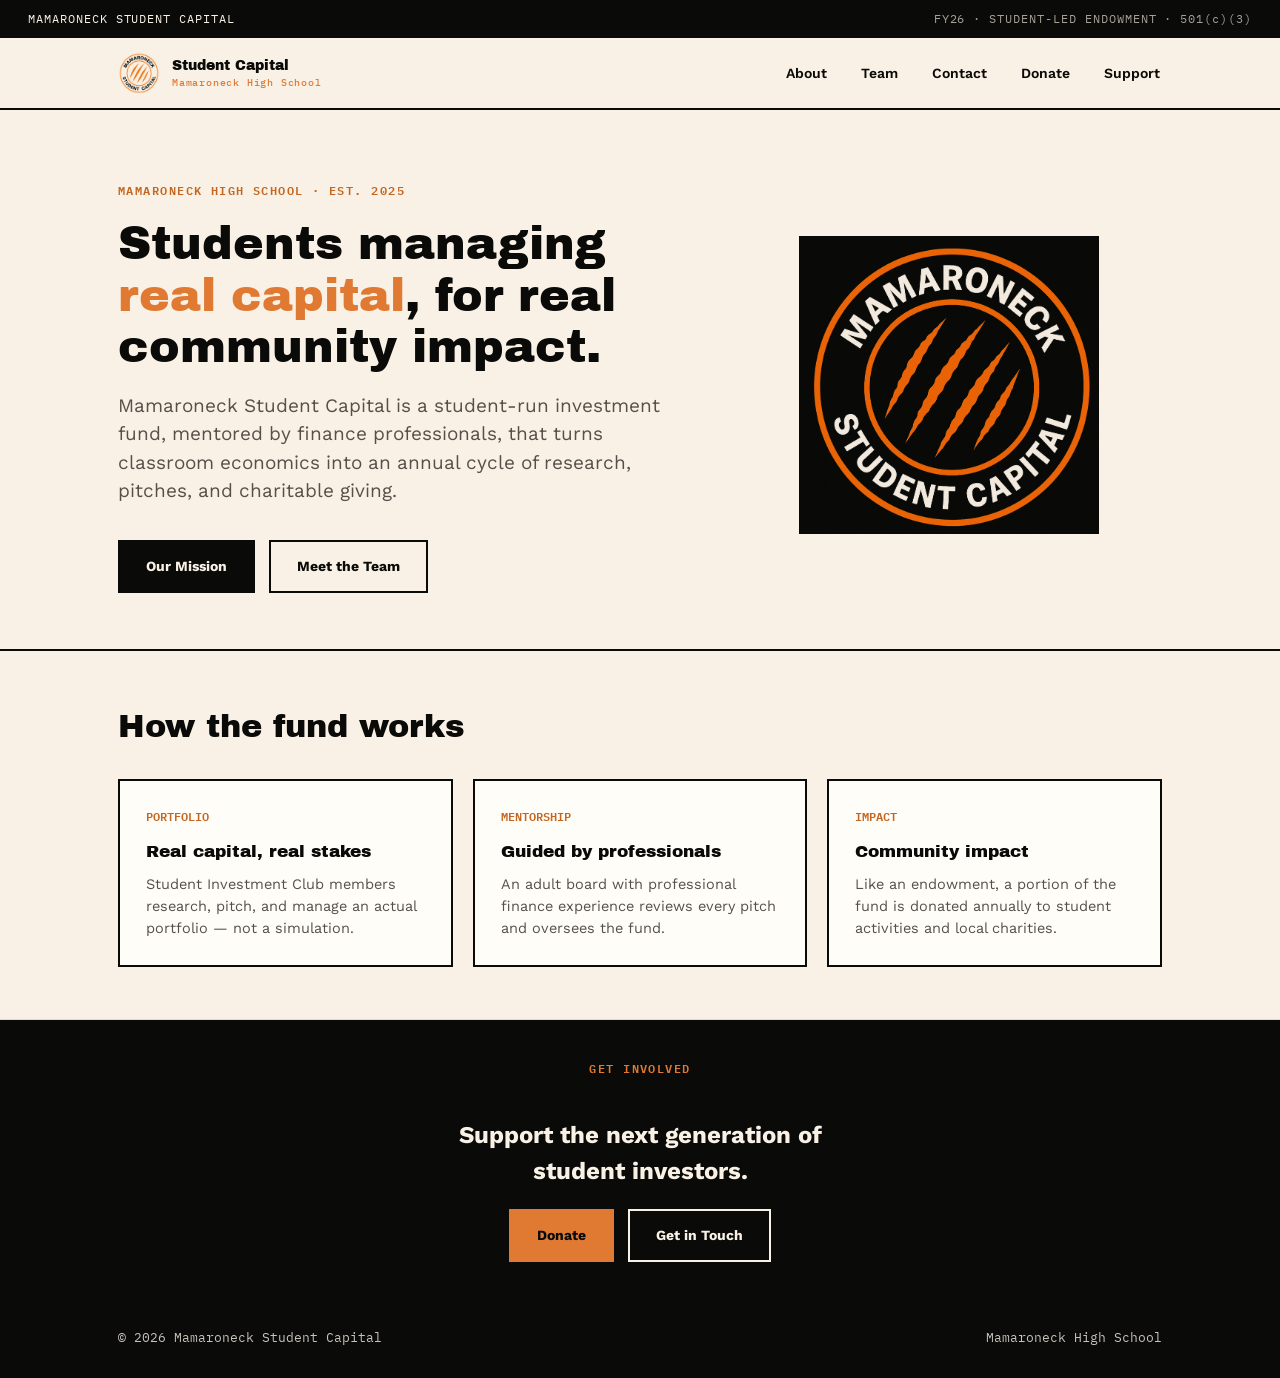
==== index.html @ 745a325e "Fix dead space on homepage hero and CTA banner Hero: replaced the barely-visible 12%-opacity claw ac" ====
<!DOCTYPE html>
<html lang="en">
<head>
<meta charset="UTF-8" />
<meta name="viewport" content="width=device-width, initial-scale=1.0" />
<title>Mamaroneck Student Capital</title>
<meta name="description" content="A student-run investment fund at Mamaroneck High School, mentored by finance professionals, supporting the school and the local community." />
<link rel="icon" href="assets/img/logo/logo-black.png" />
<link rel="preconnect" href="https://fonts.googleapis.com" />
<link rel="preconnect" href="https://fonts.gstatic.com" crossorigin />
<link href="https://fonts.googleapis.com/css2?family=Archivo+Black&family=Work+Sans:wght@400;500;600;700&family=IBM+Plex+Mono:wght@500&display=swap" rel="stylesheet" />
<link rel="stylesheet" href="css/styles.css?v=1" />
</head>
<body>

<header class="site-header">
  <div class="ticker-band"><span>MAMARONECK STUDENT CAPITAL</span><span>FY26 &middot; STUDENT-LED ENDOWMENT &middot; 501(c)(3)</span></div>
  <nav class="nav">
    <a href="index.html" class="nav-brand">
      <img src="assets/img/logo/logo-cream.png" alt="MSC logo" />
      <span class="wordmark">Student Capital<small>Mamaroneck High School</small></span>
    </a>
    <ul class="nav-links" id="navLinks">
      <li><a href="about.html">About</a></li>
      <li><a href="team.html">Team</a></li>
      <li><a href="contact.html">Contact</a></li>
      <li><a href="donate.html">Donate</a></li>
      <li><a href="support.html">Support</a></li>
    </ul>
    <button class="nav-toggle" id="navToggle" aria-label="Toggle menu">
      <span></span><span></span><span></span>
    </button>
  </nav>
</header>

<main>

  <section class="hero">
    <div class="wrap hero-inner">
      <div class="hero-copy">
        <span class="eyebrow">Mamaroneck High School &middot; Est. 2025</span>
        <h1>Students managing <span class="hl">real capital</span>, for real community impact.</h1>
        <p class="lede">Mamaroneck Student Capital is a student-run investment fund, mentored by finance professionals, that turns classroom economics into an annual cycle of research, pitches, and charitable giving.</p>
        <div class="hero-actions">
          <a href="about.html" class="btn btn--primary">Our Mission</a>
          <a href="team.html" class="btn btn--outline">Meet the Team</a>
        </div>
      </div>
      <div class="hero-mark" aria-hidden="true">
        <img src="assets/img/logo/logo-black.png" alt="" />
      </div>
    </div>
  </section>

  <section class="section">
    <div class="wrap">
      <h2>How the fund works</h2>
      <div class="highlights">
        <div class="highlight-card">
          <span class="no">PORTFOLIO</span>
          <h3>Real capital, real stakes</h3>
          <p>Student Investment Club members research, pitch, and manage an actual portfolio &mdash; not a simulation.</p>
        </div>
        <div class="highlight-card">
          <span class="no">MENTORSHIP</span>
          <h3>Guided by professionals</h3>
          <p>An adult board with professional finance experience reviews every pitch and oversees the fund.</p>
        </div>
        <div class="highlight-card">
          <span class="no">IMPACT</span>
          <h3>Community impact</h3>
          <p>Like an endowment, a portion of the fund is donated annually to student activities and local charities.</p>
        </div>
      </div>
    </div>
  </section>

  <section class="section--dark">
    <div class="wrap" style="padding:36px 0; text-align:center;">
      <span class="eyebrow">Get involved</span>
      <h2 style="max-width:26ch; margin-left:auto; margin-right:auto;">Support the next generation of student investors.</h2>
      <div class="hero-actions" style="margin-top:18px; justify-content:center;">
        <a href="donate.html" class="btn" style="background:var(--orange); border-color:var(--orange); color:var(--ink);">Donate</a>
        <a href="contact.html" class="btn" style="border-color:var(--cream); color:var(--cream);">Get in Touch</a>
      </div>
    </div>
  </section>

</main>

<footer class="site-footer">
  <div class="wrap footer-row">
    <span>&copy; <span id="year"></span> Mamaroneck Student Capital</span>
    <span>Mamaroneck High School</span>
  </div>
</footer>

<script src="js/data.js?v=1"></script>
<script src="js/main.js?v=1"></script>
</body>
</html>
---- css/styles.css ----
/* Mamaroneck Student Capital — design system
   Palette sampled from the club's own logo (claw-mark mark). */

:root {
  --cream: #F9F1E5;
  --paper: #FFFDF8;
  --ink: #0A0A08;
  --ink-soft: #55504A;
  --orange: #E07A33;
  --orange-dark: #C4661F;
  --rule: #E3D9C8;

  --font-display: 'Archivo Black', sans-serif;
  --font-body: 'Work Sans', sans-serif;
  --font-mono: 'IBM Plex Mono', monospace;

  --wrap: 1100px;
}

* { box-sizing: border-box; }

html { scroll-behavior: smooth; }

body {
  margin: 0;
  background: var(--cream);
  color: var(--ink);
  font-family: var(--font-body);
  line-height: 1.5;
  -webkit-font-smoothing: antialiased;
}

img { max-width: 100%; display: block; }

a { color: inherit; }

.wrap {
  max-width: var(--wrap);
  margin: 0 auto;
  padding: 0 28px;
}
.wrap--narrow { max-width: 760px; }

:focus-visible {
  outline: 3px solid var(--orange);
  outline-offset: 2px;
}

@media (prefers-reduced-motion: reduce) {
  * { animation-duration: 0.001ms !important; transition-duration: 0.001ms !important; }
}

/* ---------- Ticker band ---------- */
.ticker-band {
  background: var(--ink);
  color: var(--cream);
  font-family: var(--font-mono);
  font-size: 12px;
  letter-spacing: 0.08em;
  padding: 10px 28px;
  display: flex;
  justify-content: space-between;
  gap: 16px;
}

@media (max-width: 640px) {
  .ticker-band {
    flex-direction: column;
    gap: 4px;
    font-size: 10.5px;
    padding: 10px 20px;
  }
}
.ticker-band span:last-child { opacity: 0.65; }

/* ---------- Header / nav ---------- */
.site-header {
  border-bottom: 2px solid var(--ink);
  background: var(--cream);
  position: sticky;
  top: 0;
  z-index: 50;
}
.nav {
  max-width: var(--wrap);
  margin: 0 auto;
  padding: 14px 28px;
  display: flex;
  align-items: center;
  justify-content: space-between;
}
.nav-brand {
  display: flex;
  align-items: center;
  gap: 12px;
  text-decoration: none;
  color: var(--ink);
}
.nav-brand img {
  height: 42px;
  width: 42px;
  border-radius: 50%;
}
.nav-brand .wordmark {
  font-family: var(--font-display);
  font-size: 14px;
  line-height: 1.25;
}
.nav-brand .wordmark small {
  display: block;
  font-family: var(--font-mono);
  font-weight: 500;
  font-size: 10px;
  letter-spacing: 0.08em;
  color: var(--orange);
  margin-top: 2px;
}
.nav-links {
  list-style: none;
  display: flex;
  gap: 30px;
  margin: 0;
  padding: 0;
}
.nav-links a {
  text-decoration: none;
  font-weight: 600;
  font-size: 14px;
  color: var(--ink);
  padding: 4px 2px;
  border-bottom: 2px solid transparent;
}
.nav-links a:hover,
.nav-links a.is-active {
  border-bottom-color: var(--orange);
}
.nav-toggle {
  display: none;
  flex-direction: column;
  gap: 5px;
  background: none;
  border: none;
  cursor: pointer;
  padding: 6px;
}
.nav-toggle span {
  width: 24px;
  height: 2px;
  background: var(--ink);
}

@media (max-width: 780px) {
  .nav-links {
    position: absolute;
    top: 100%;
    left: 0;
    right: 0;
    background: var(--cream);
    border-bottom: 2px solid var(--ink);
    flex-direction: column;
    gap: 0;
    display: none;
  }
  .nav-links.is-open { display: flex; }
  .nav-links li { border-top: 1px solid var(--rule); }
  .nav-links a { display: block; padding: 16px 28px; }
  .nav-toggle { display: flex; }
}

/* ---------- Buttons ---------- */
.btn {
  display: inline-block;
  font-family: var(--font-body);
  font-weight: 700;
  font-size: 14px;
  padding: 14px 26px;
  border: 2px solid var(--ink);
  text-decoration: none;
  cursor: pointer;
  background: transparent;
  color: var(--ink);
}
.btn--primary { background: var(--ink); color: var(--cream); }
.btn--primary:hover { background: var(--orange-dark); border-color: var(--orange-dark); }
.btn--outline:hover { background: var(--ink); color: var(--cream); }

/* ---------- Hero ---------- */
.hero {
  position: relative;
  overflow: hidden;
  border-bottom: 2px solid var(--ink);
  padding: 68px 0 56px;
}
.hero-inner {
  display: grid;
  grid-template-columns: 1.15fr 0.85fr;
  gap: 40px;
  align-items: center;
  position: relative;
  z-index: 1;
}
.hero-mark { display: flex; justify-content: center; }
.hero-mark img {
  width: 100%;
  max-width: 300px;
}

@media (max-width: 860px) {
  .hero-inner { grid-template-columns: 1fr; }
  .hero-mark { display: none; }
}
.eyebrow {
  font-family: var(--font-mono);
  font-size: 12px;
  font-weight: 600;
  letter-spacing: 0.12em;
  text-transform: uppercase;
  color: var(--orange-dark);
  display: inline-block;
  margin-bottom: 20px;
}
.hero h1 {
  font-family: var(--font-display);
  font-weight: 400;
  font-size: clamp(28px, 3.6vw, 46px);
  line-height: 1.12;
  max-width: 34ch;
  margin: 0 0 18px;
}
.hero h1 .hl { color: var(--orange); }
.hero .lede {
  font-size: 19px;
  max-width: 50ch;
  color: var(--ink-soft);
  margin: 0 0 34px;
}
.hero-actions { display: flex; gap: 14px; flex-wrap: wrap; }

/* ---------- Sections ---------- */
.section { padding: 52px 0; border-bottom: 1px solid var(--rule); }
.section:last-of-type { border-bottom: none; }
.section--dark { background: var(--ink); color: var(--cream); border-bottom: none; }
.section--dark .eyebrow { color: var(--orange); }
.section h2 {
  font-family: var(--font-display);
  font-weight: 400;
  font-size: clamp(24px, 3vw, 32px);
  margin: 0 0 28px;
}
.section .section-lede {
  font-size: 17px;
  color: var(--ink-soft);
  max-width: 62ch;
  margin: -12px 0 32px;
}
.section--dark .section-lede { color: #d8d2c8; }

.prose p { font-size: 16.5px; line-height: 1.7; color: var(--ink-soft); max-width: 68ch; }
.prose p + p { margin-top: 18px; }

.callout {
  border-left: 3px solid var(--orange);
  padding: 4px 0 4px 20px;
  font-size: 14.5px;
  color: var(--ink-soft);
  max-width: 62ch;
  margin-top: 28px;
}

/* Page header banner (non-home pages) */
.page-header {
  padding: 36px 0 28px;
  border-bottom: 1px solid var(--rule);
}
.page-header .eyebrow { margin-bottom: 8px; }
.page-header h1 {
  font-family: var(--font-display);
  font-weight: 400;
  font-size: clamp(22px, 2.4vw, 30px);
  white-space: nowrap;
  margin: 0 0 10px;
}

@media (max-width: 640px) {
  .page-header h1 { white-space: normal; }
}
.page-header p { font-size: 17px; color: var(--ink-soft); max-width: 60ch; margin: 0; }

/* ---------- Highlight cards (home) ---------- */
.highlights {
  display: grid;
  grid-template-columns: repeat(3, 1fr);
  gap: 20px;
}
.highlight-card {
  border: 2px solid var(--ink);
  background: var(--paper);
  padding: 26px;
}
.highlight-card .no {
  font-family: var(--font-mono);
  font-size: 12px;
  color: var(--orange-dark);
  font-weight: 600;
  margin-bottom: 14px;
  display: block;
}
.highlight-card h3 { font-family: var(--font-display); font-weight: 400; font-size: 17px; margin: 0 0 10px; }
.highlight-card p { font-size: 14.5px; color: var(--ink-soft); margin: 0; }

@media (max-width: 780px) {
  .highlights { grid-template-columns: 1fr; }
}

/* ---------- Annual cycle diagram (signature element) ---------- */
.cycle-wrap { display: flex; justify-content: center; padding: 10px 0 4px; }
.cycle-wrap svg { width: 100%; max-width: 520px; height: auto; }
.cycle-label { font-family: var(--font-mono); font-size: 11px; letter-spacing: 0.05em; fill: var(--ink); }
.cycle-title { font-family: var(--font-display); font-size: 14px; font-weight: 400; fill: var(--ink); }
.cycle-sub { font-family: var(--font-mono); font-size: 10px; fill: var(--ink-soft); }

.timeline-detail {
  display: grid;
  grid-template-columns: repeat(3, 1fr);
  gap: 24px;
  margin-top: 44px;
}
.timeline-phase {
  border-top: 3px solid var(--orange);
  padding-top: 18px;
}
.timeline-phase .no {
  font-family: var(--font-mono);
  font-size: 12px;
  color: var(--orange-dark);
  font-weight: 600;
}
.timeline-phase h3 {
  font-family: var(--font-display);
  font-weight: 400;
  font-size: 18px;
  margin: 8px 0 14px;
}
.timeline-phase ul { margin: 0; padding-left: 18px; }
.timeline-phase li {
  font-size: 14.5px;
  color: var(--ink-soft);
  margin-bottom: 8px;
  line-height: 1.5;
}

@media (max-width: 780px) {
  .timeline-detail { grid-template-columns: 1fr; }
}

/* ---------- Team ---------- */
.advisor-card {
  display: grid;
  grid-template-columns: auto 1fr;
  gap: 28px;
  border: 2px solid var(--ink);
  background: var(--paper);
  padding: 30px;
  align-items: start;
}
.advisor-card .avatar {
  width: 84px;
  height: 84px;
  border-radius: 50%;
  background: var(--ink);
  color: var(--cream);
  display: flex;
  align-items: center;
  justify-content: center;
  font-family: var(--font-display);
  font-size: 24px;
}
.advisor-card h3 { font-family: var(--font-display); font-weight: 400; font-size: 20px; margin: 0 0 4px; }
.advisor-card .role { font-family: var(--font-mono); font-size: 12px; color: var(--orange-dark); font-weight: 600; margin-bottom: 14px; }
.advisor-card p { font-size: 15px; color: var(--ink-soft); line-height: 1.65; margin: 0; }
.advisor-card .email { margin-top: 14px; font-size: 14px; }
.advisor-card .email a { color: var(--orange-dark); font-weight: 600; text-decoration: none; }

@media (max-width: 600px) {
  .advisor-card { grid-template-columns: 1fr; }
}

.group-label {
  font-family: var(--font-mono);
  font-size: 12px;
  letter-spacing: 0.08em;
  text-transform: uppercase;
  color: var(--orange-dark);
  font-weight: 600;
  margin: 0 0 16px;
}

/* ---------- Org chart ---------- */
.org-chart {
  display: flex;
  flex-direction: column;
  align-items: center;
  padding: 10px 0 20px;
}
.org-tier {
  display: flex;
  justify-content: center;
  gap: 26px;
  flex-wrap: wrap;
  width: fit-content;
  max-width: 100%;
  margin: 0 auto;
  position: relative;
}
.org-tier--trunk { padding-bottom: 36px; }
.org-tier--trunk::after {
  content: "";
  position: absolute;
  bottom: 0;
  left: 50%;
  width: 2px;
  height: 36px;
  background: var(--ink);
  transform: translateX(-1px);
}
.org-tier--branch { border-top: 2px solid var(--ink); padding-top: 36px; }
.org-tier--branch .org-node { position: relative; }
.org-tier--branch .org-node::before {
  content: "";
  position: absolute;
  top: -36px;
  left: 50%;
  width: 2px;
  height: 36px;
  background: var(--ink);
  transform: translateX(-1px);
}

.org-node {
  border: 2px solid var(--ink);
  background: var(--paper);
  padding: 18px 16px;
  width: 168px;
  text-align: center;
}
.org-node--advisor { width: 184px; }
.org-node--group { width: 200px; text-align: left; }

.org-avatar {
  width: 68px;
  height: 68px;
  border-radius: 50%;
  background: var(--ink);
  color: var(--cream);
  display: flex;
  align-items: center;
  justify-content: center;
  font-family: var(--font-display);
  font-size: 18px;
  overflow: hidden;
  margin: 0 auto 12px;
}
.org-node--group .org-avatar { display: none; }
.org-avatar img { width: 100%; height: 100%; object-fit: cover; }

.org-node h4 { font-family: var(--font-display); font-weight: 400; font-size: 15px; margin: 0 0 5px; }
.org-role {
  font-family: var(--font-mono);
  font-size: 11px;
  color: var(--orange-dark);
  font-weight: 600;
  text-transform: uppercase;
  letter-spacing: 0.04em;
}
.org-node--group .org-role { display: block; margin-bottom: 10px; }

.org-member-list { list-style: none; margin: 0; padding: 0; }
.org-member-list li {
  font-size: 13.5px;
  padding: 5px 0;
  border-top: 1px solid var(--rule);
}
.org-member-list li:first-child { border-top: none; }

@media (max-width: 700px) {
  .org-tier,
  .org-tier--branch,
  .org-tier--trunk {
    flex-direction: column;
    align-items: center;
    border-top: none;
    padding-top: 0;
    padding-bottom: 20px;
    gap: 20px;
  }
  .org-tier--trunk::after,
  .org-tier--branch .org-node::before {
    display: none;
  }
  .org-node,
  .org-node--advisor,
  .org-node--group {
    width: 100%;
    max-width: 280px;
  }
}

.member-list {
  columns: 3;
  column-gap: 32px;
  list-style: none;
  margin: 0;
  padding: 0;
}
.member-list li {
  font-size: 14.5px;
  padding: 9px 0;
  border-bottom: 1px solid var(--rule);
  break-inside: avoid;
}

@media (max-width: 780px) {
  .member-list { columns: 2; }
}
@media (max-width: 480px) {
  .member-list { columns: 1; }
}

.roster-note {
  font-family: var(--font-mono);
  font-size: 12px;
  color: var(--ink-soft);
  margin-top: 20px;
}

/* ---------- Donate placeholder ---------- */
.donate-box {
  border: 2px dashed var(--orange-dark);
  background: var(--paper);
  padding: 34px;
  text-align: left;
  max-width: 560px;
}
.donate-box .tag {
  font-family: var(--font-mono);
  font-size: 11px;
  letter-spacing: 0.08em;
  text-transform: uppercase;
  color: var(--orange-dark);
  font-weight: 600;
  display: block;
  margin-bottom: 12px;
}
.donate-box h3 { font-family: var(--font-display); font-weight: 400; font-size: 19px; margin: 0 0 12px; }
.donate-box p { font-size: 15px; color: var(--ink-soft); margin: 0 0 20px; }

/* ---------- Contact ---------- */
.contact-block {
  border: 2px solid var(--ink);
  background: var(--paper);
  padding: 30px;
  max-width: 480px;
}
.contact-block .label {
  font-family: var(--font-mono);
  font-size: 11px;
  letter-spacing: 0.08em;
  text-transform: uppercase;
  color: var(--orange-dark);
  font-weight: 600;
}
.contact-block .value {
  font-family: var(--font-display);
  font-weight: 400;
  font-size: 19px;
  margin: 8px 0 22px;
  word-break: break-word;
}
.contact-block .value a { text-decoration: none; color: var(--ink); }
.contact-block .value a:hover { color: var(--orange-dark); }

/* ---------- Footer ---------- */
.site-footer {
  background: var(--ink);
  color: var(--cream);
  padding: 30px 0;
}
.footer-row {
  display: flex;
  justify-content: space-between;
  align-items: center;
  flex-wrap: wrap;
  gap: 10px;
  font-size: 13px;
  font-family: var(--font-mono);
  opacity: 0.8;
}
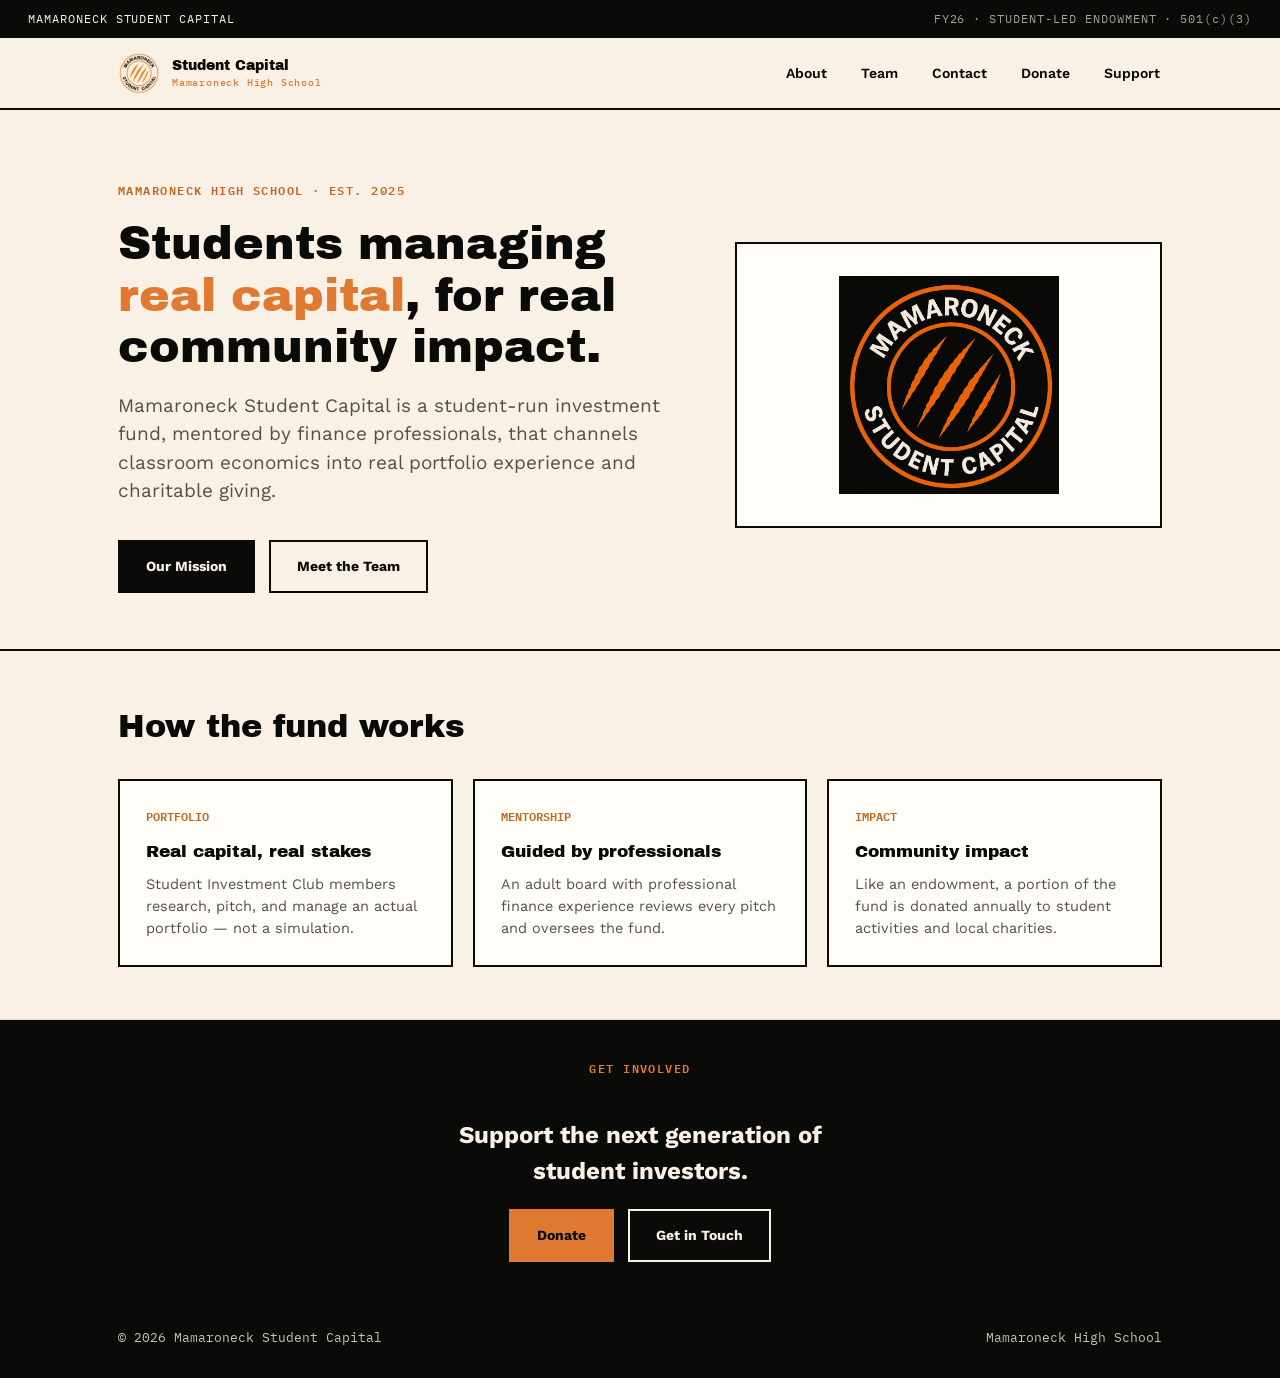
==== commit 6b0ecb62: "Frame hero logo in a card, tighten lede copy Logo: the black circle sat directly on bare cream, read" ====
--- a/index.html
+++ b/index.html
@@ -40,7 +40,7 @@
       <div class="hero-copy">
         <span class="eyebrow">Mamaroneck High School &middot; Est. 2025</span>
         <h1>Students managing <span class="hl">real capital</span>, for real community impact.</h1>
-        <p class="lede">Mamaroneck Student Capital is a student-run investment fund, mentored by finance professionals, that turns classroom economics into an annual cycle of research, pitches, and charitable giving.</p>
+        <p class="lede">Mamaroneck Student Capital is a student-run investment fund, mentored by finance professionals, that channels classroom economics into real portfolio experience and charitable giving.</p>
         <div class="hero-actions">
           <a href="about.html" class="btn btn--primary">Our Mission</a>
           <a href="team.html" class="btn btn--outline">Meet the Team</a>
--- a/css/styles.css
+++ b/css/styles.css
@@ -199,10 +199,17 @@
   position: relative;
   z-index: 1;
 }
-.hero-mark { display: flex; justify-content: center; }
+.hero-mark {
+  display: flex;
+  justify-content: center;
+  align-items: center;
+  border: 2px solid var(--ink);
+  background: var(--paper);
+  padding: 32px;
+}
 .hero-mark img {
   width: 100%;
-  max-width: 300px;
+  max-width: 220px;
 }
 
 @media (max-width: 860px) {
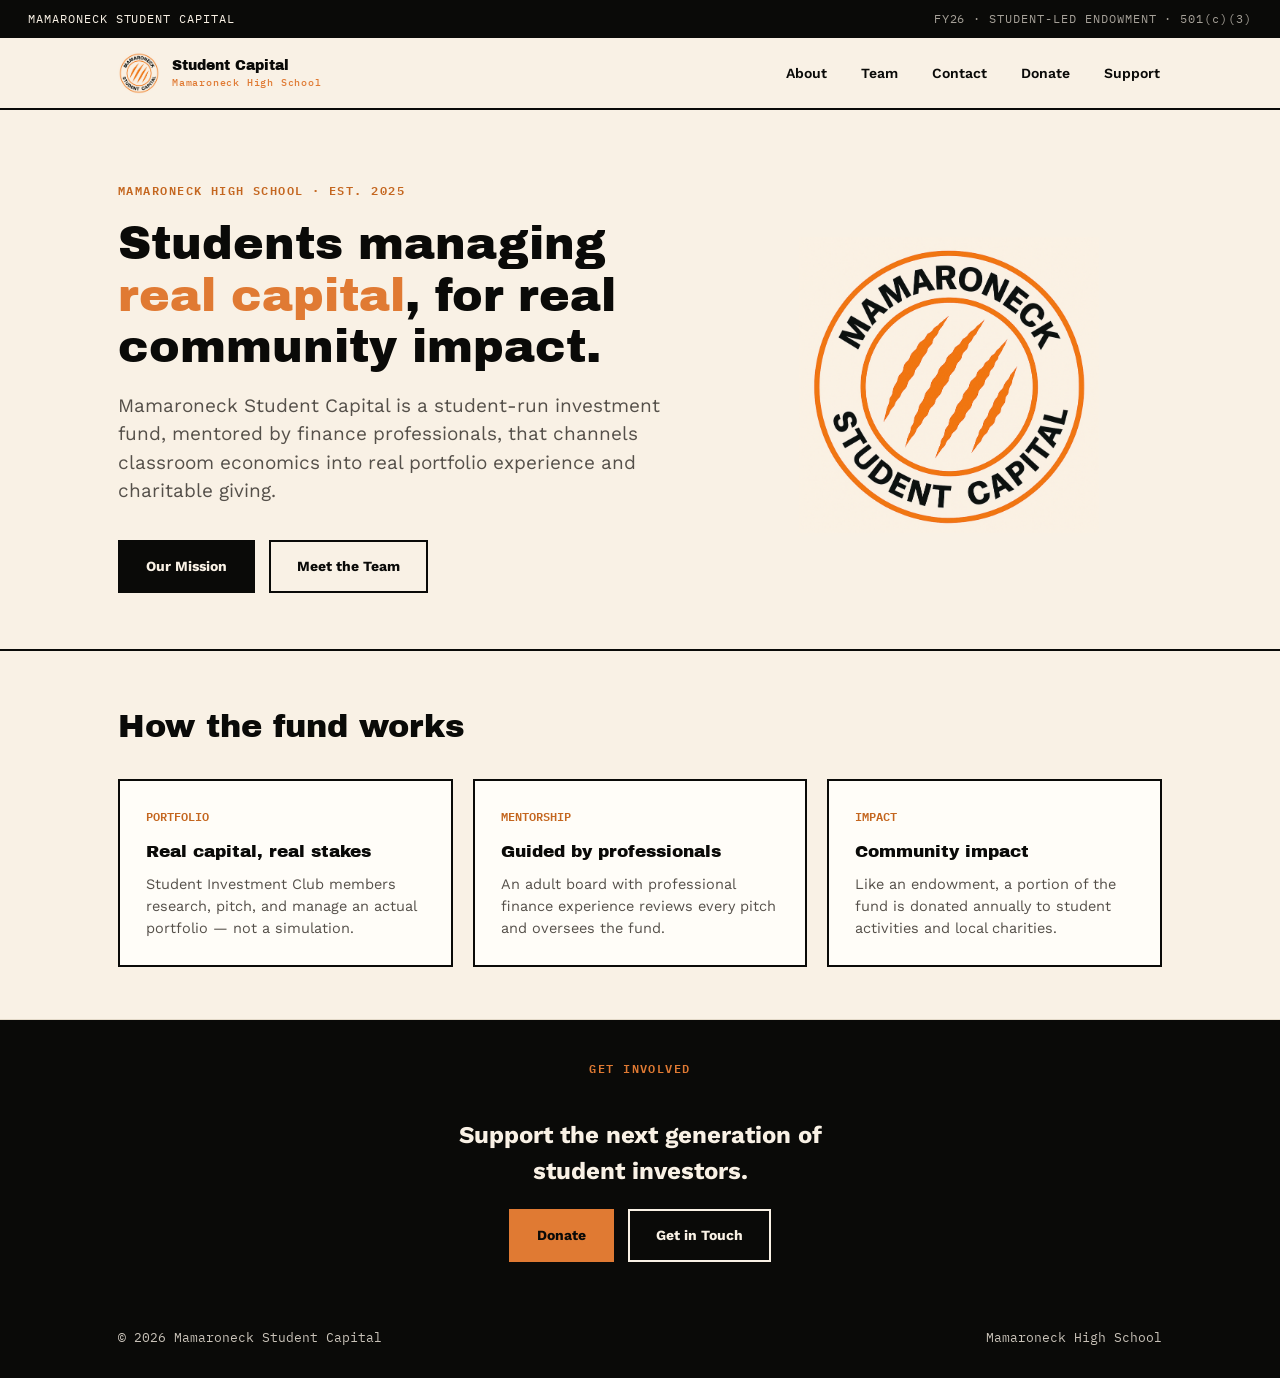
==== commit 2e71bf07: "Swap hero to the cream-background logo, drop the card frame The card-frame approach still had the lo" ====
--- a/index.html
+++ b/index.html
@@ -47,7 +47,7 @@
         </div>
       </div>
       <div class="hero-mark" aria-hidden="true">
-        <img src="assets/img/logo/logo-black.png" alt="" />
+        <img src="assets/img/logo/logo-cream.png" alt="" />
       </div>
     </div>
   </section>
--- a/css/styles.css
+++ b/css/styles.css
@@ -203,13 +203,10 @@
   display: flex;
   justify-content: center;
   align-items: center;
-  border: 2px solid var(--ink);
-  background: var(--paper);
-  padding: 32px;
 }
 .hero-mark img {
   width: 100%;
-  max-width: 220px;
+  max-width: 300px;
 }
 
 @media (max-width: 860px) {
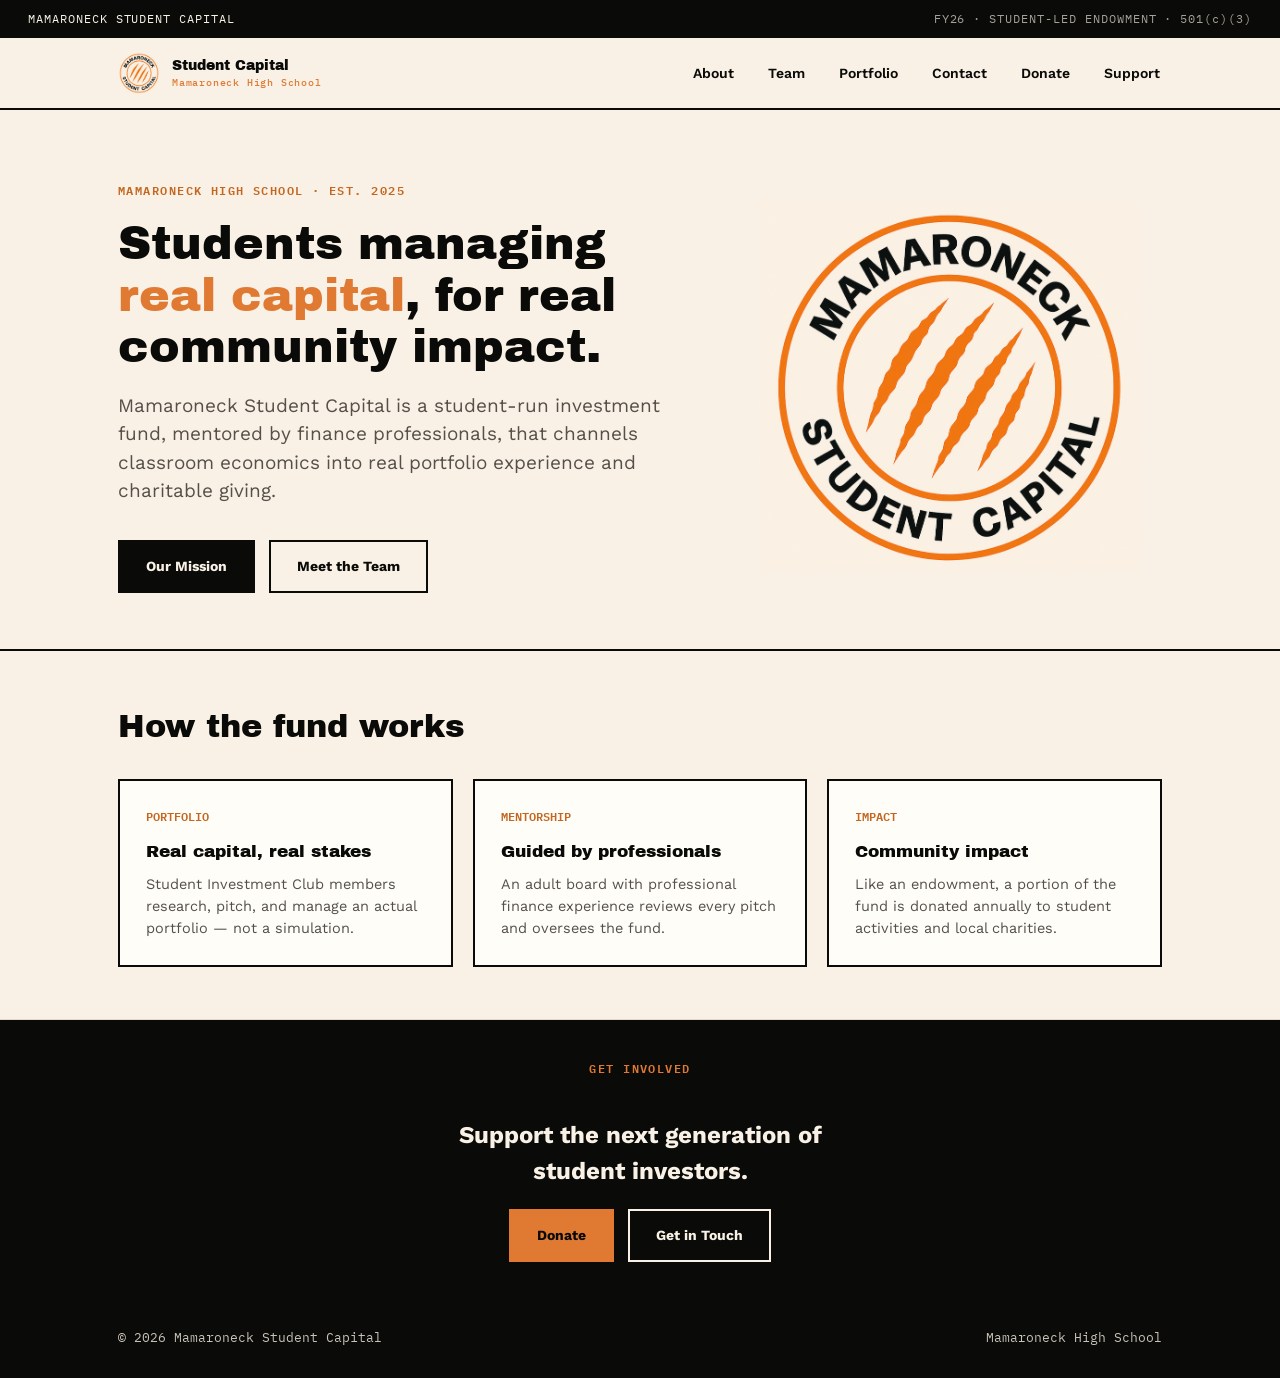
==== commit 7b4f321d: "Add Our Portfolio page: allocation donut, stats, and holdings table New portfolio.html, linked in na" ====
--- a/index.html
+++ b/index.html
@@ -23,6 +23,7 @@
     <ul class="nav-links" id="navLinks">
       <li><a href="about.html">About</a></li>
       <li><a href="team.html">Team</a></li>
+      <li><a href="portfolio.html">Portfolio</a></li>
       <li><a href="contact.html">Contact</a></li>
       <li><a href="donate.html">Donate</a></li>
       <li><a href="support.html">Support</a></li>
--- a/css/styles.css
+++ b/css/styles.css
@@ -9,6 +9,7 @@
   --orange: #E07A33;
   --orange-dark: #C4661F;
   --rule: #E3D9C8;
+  --negative: #A3432D;
 
   --font-display: 'Archivo Black', sans-serif;
   --font-body: 'Work Sans', sans-serif;
@@ -206,7 +207,7 @@
 }
 .hero-mark img {
   width: 100%;
-  max-width: 300px;
+  max-width: 380px;
 }
 
 @media (max-width: 860px) {
@@ -558,12 +559,46 @@
 .donate-box h3 { font-family: var(--font-display); font-weight: 400; font-size: 19px; margin: 0 0 12px; }
 .donate-box p { font-size: 15px; color: var(--ink-soft); margin: 0 0 20px; }
 
+/* ---------- Newsletter ---------- */
+.newsletter-grid {
+  display: grid;
+  grid-template-columns: repeat(3, 1fr);
+  gap: 20px;
+}
+.newsletter-card {
+  border: 2px solid var(--ink);
+  background: var(--paper);
+  padding: 24px;
+}
+.newsletter-card.is-empty {
+  border-style: dashed;
+  border-color: var(--orange-dark);
+}
+.newsletter-card .date {
+  font-family: var(--font-mono);
+  font-size: 12px;
+  font-weight: 600;
+  letter-spacing: 0.06em;
+  text-transform: uppercase;
+  color: var(--orange-dark);
+  display: block;
+  margin-bottom: 12px;
+}
+.newsletter-card.is-empty .date { color: var(--ink-soft); }
+.newsletter-card h3 { font-family: var(--font-display); font-weight: 400; font-size: 17px; margin: 0 0 16px; }
+.newsletter-card .btn { font-size: 13px; padding: 10px 18px; }
+
+@media (max-width: 780px) {
+  .newsletter-grid { grid-template-columns: 1fr; }
+}
+
 /* ---------- Contact ---------- */
 .contact-block {
   border: 2px solid var(--ink);
   background: var(--paper);
   padding: 30px;
   max-width: 480px;
+  margin: 0 auto;
 }
 .contact-block .label {
   font-family: var(--font-mono);
@@ -599,3 +634,112 @@
   font-family: var(--font-mono);
   opacity: 0.8;
 }
+
+/* ---------- Portfolio: summary stats ---------- */
+.stat-grid {
+  display: grid;
+  grid-template-columns: repeat(4, 1fr);
+  gap: 18px;
+}
+.stat-card {
+  border: 2px solid var(--ink);
+  background: var(--paper);
+  padding: 20px;
+}
+.stat-card .stat-label {
+  font-family: var(--font-mono);
+  font-size: 11px;
+  letter-spacing: 0.05em;
+  text-transform: uppercase;
+  color: var(--orange-dark);
+  font-weight: 600;
+  display: block;
+  margin-bottom: 10px;
+}
+.stat-card .stat-value {
+  font-family: var(--font-display);
+  font-weight: 400;
+  font-size: 24px;
+}
+.stat-card .stat-value.is-negative { color: var(--negative); }
+
+@media (max-width: 780px) {
+  .stat-grid { grid-template-columns: 1fr 1fr; }
+}
+@media (max-width: 480px) {
+  .stat-grid { grid-template-columns: 1fr; }
+}
+
+/* ---------- Portfolio: allocation donut ---------- */
+.portfolio-chart-wrap {
+  display: flex;
+  align-items: center;
+  gap: 48px;
+  flex-wrap: wrap;
+}
+.portfolio-donut {
+  position: relative;
+  width: 240px;
+  height: 240px;
+  border-radius: 50%;
+  flex-shrink: 0;
+}
+.portfolio-donut-center {
+  position: absolute;
+  inset: 22%;
+  border-radius: 50%;
+  background: var(--cream);
+  display: flex;
+  flex-direction: column;
+  align-items: center;
+  justify-content: center;
+  text-align: center;
+  padding: 8px;
+}
+.portfolio-donut-center .value { font-family: var(--font-display); font-size: 19px; line-height: 1.1; }
+.portfolio-donut-center .label {
+  font-family: var(--font-mono);
+  font-size: 10px;
+  color: var(--ink-soft);
+  margin-top: 4px;
+}
+
+.portfolio-legend { list-style: none; margin: 0; padding: 0; display: flex; flex-direction: column; gap: 12px; min-width: 220px; }
+.portfolio-legend li { display: flex; align-items: center; gap: 10px; font-size: 15px; }
+.portfolio-legend .swatch { width: 14px; height: 14px; flex-shrink: 0; border-radius: 2px; }
+.portfolio-legend .lbl { flex: 1; }
+.portfolio-legend .amt { color: var(--ink-soft); font-size: 13px; }
+.portfolio-legend .pct { font-family: var(--font-mono); font-size: 13px; font-weight: 600; min-width: 44px; text-align: right; }
+
+/* ---------- Portfolio: holdings table ---------- */
+.table-scroll { overflow-x: auto; }
+.portfolio-table { width: 100%; border-collapse: collapse; font-size: 14.5px; min-width: 620px; }
+.portfolio-table th {
+  text-align: left;
+  font-family: var(--font-mono);
+  font-size: 11px;
+  text-transform: uppercase;
+  letter-spacing: 0.05em;
+  color: var(--ink-soft);
+  font-weight: 600;
+  padding: 10px 14px;
+  border-bottom: 2px solid var(--ink);
+  white-space: nowrap;
+}
+.portfolio-table td {
+  padding: 14px;
+  border-bottom: 1px solid var(--rule);
+  vertical-align: top;
+}
+.portfolio-table .name { font-weight: 600; }
+.portfolio-table .thesis { font-size: 13px; color: var(--ink-soft); margin-top: 4px; }
+.portfolio-table .sector,
+.portfolio-table .entry { color: var(--ink-soft); white-space: nowrap; }
+.portfolio-table .ret {
+  font-family: var(--font-mono);
+  font-weight: 600;
+  text-align: right;
+  white-space: nowrap;
+}
+.portfolio-table .ret.is-negative { color: var(--negative); }
+.portfolio-table .ret.is-positive { color: var(--orange-dark); }
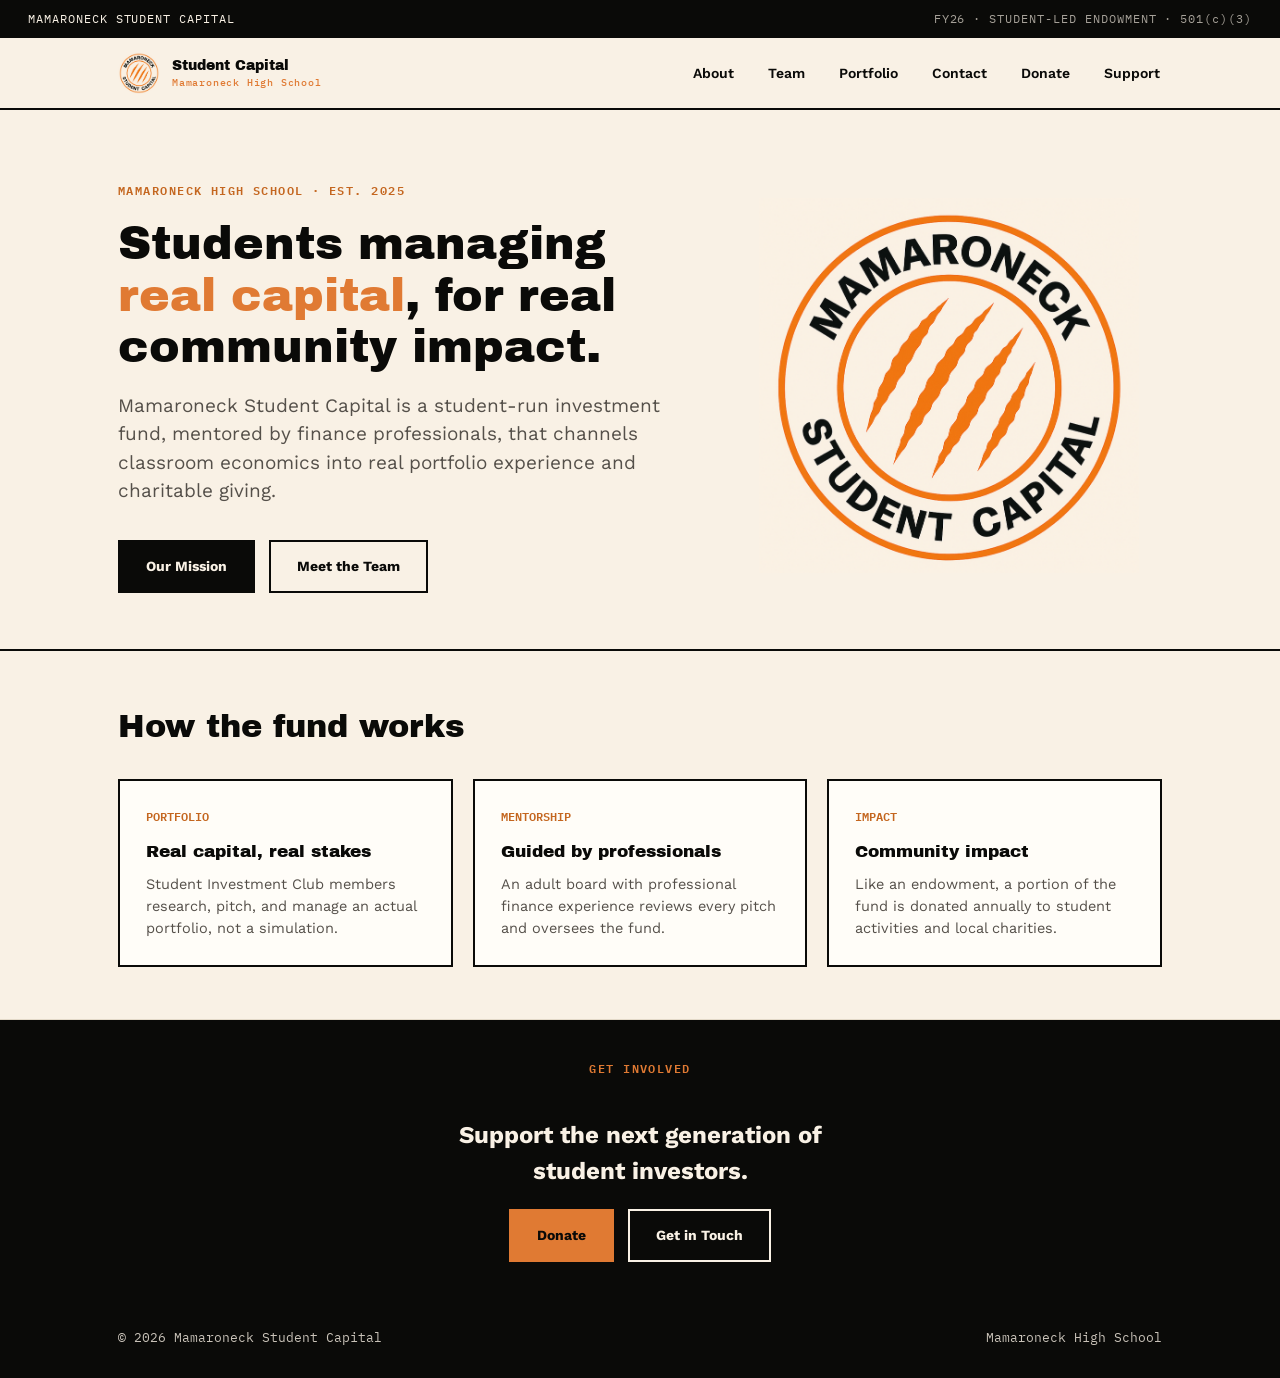
==== commit 4ddd6eb7: "Remove em dash punctuation from visible site copy Rewrote the 4 places using an em dash (&mdash;) as" ====
--- a/index.html
+++ b/index.html
@@ -60,7 +60,7 @@
         <div class="highlight-card">
           <span class="no">PORTFOLIO</span>
           <h3>Real capital, real stakes</h3>
-          <p>Student Investment Club members research, pitch, and manage an actual portfolio &mdash; not a simulation.</p>
+          <p>Student Investment Club members research, pitch, and manage an actual portfolio, not a simulation.</p>
         </div>
         <div class="highlight-card">
           <span class="no">MENTORSHIP</span>
--- a/css/styles.css
+++ b/css/styles.css
@@ -319,14 +319,14 @@
 
 /* ---------- Annual cycle diagram (signature element) ---------- */
 .cycle-wrap { display: flex; justify-content: center; padding: 10px 0 4px; }
-.cycle-wrap svg { width: 100%; max-width: 520px; height: auto; }
+.cycle-wrap svg { width: 100%; max-width: 600px; height: auto; }
 .cycle-label { font-family: var(--font-mono); font-size: 11px; letter-spacing: 0.05em; fill: var(--ink); }
 .cycle-title { font-family: var(--font-display); font-size: 14px; font-weight: 400; fill: var(--ink); }
 .cycle-sub { font-family: var(--font-mono); font-size: 10px; fill: var(--ink-soft); }
 
 .timeline-detail {
   display: grid;
-  grid-template-columns: repeat(3, 1fr);
+  grid-template-columns: repeat(4, 1fr);
   gap: 24px;
   margin-top: 44px;
 }
@@ -354,6 +354,9 @@
   line-height: 1.5;
 }
 
+@media (max-width: 980px) {
+  .timeline-detail { grid-template-columns: 1fr 1fr; }
+}
 @media (max-width: 780px) {
   .timeline-detail { grid-template-columns: 1fr; }
 }
@@ -713,7 +716,7 @@
 
 /* ---------- Portfolio: holdings table ---------- */
 .table-scroll { overflow-x: auto; }
-.portfolio-table { width: 100%; border-collapse: collapse; font-size: 14.5px; min-width: 620px; }
+.portfolio-table { width: 100%; border-collapse: collapse; font-size: 14.5px; min-width: 740px; }
 .portfolio-table th {
   text-align: left;
   font-family: var(--font-mono);
@@ -726,6 +729,9 @@
   border-bottom: 2px solid var(--ink);
   white-space: nowrap;
 }
+.portfolio-table th:nth-child(3),
+.portfolio-table th:nth-child(4),
+.portfolio-table th:nth-child(5) { text-align: right; }
 .portfolio-table td {
   padding: 14px;
   border-bottom: 1px solid var(--rule);
@@ -733,13 +739,39 @@
 }
 .portfolio-table .name { font-weight: 600; }
 .portfolio-table .thesis { font-size: 13px; color: var(--ink-soft); margin-top: 4px; }
-.portfolio-table .sector,
-.portfolio-table .entry { color: var(--ink-soft); white-space: nowrap; }
-.portfolio-table .ret {
-  font-family: var(--font-mono);
-  font-weight: 600;
+.portfolio-table .sector { color: var(--ink-soft); white-space: nowrap; }
+.portfolio-table .amt-col {
+  font-family: var(--font-mono);
   text-align: right;
   white-space: nowrap;
+  color: var(--ink-soft);
+}
+.portfolio-table .ret {
+  font-family: var(--font-mono);
+  font-weight: 600;
+  text-align: right;
+  white-space: nowrap;
 }
 .portfolio-table .ret.is-negative { color: var(--negative); }
 .portfolio-table .ret.is-positive { color: var(--orange-dark); }
+
+.ticker {
+  font-family: var(--font-mono);
+  font-size: 11px;
+  font-weight: 600;
+  color: var(--ink-soft);
+}
+.portfolio-legend .ticker { margin-left: 2px; }
+
+.donation-stat {
+  border: 2px solid var(--ink);
+  background: var(--paper);
+  padding: 26px 30px;
+  display: flex;
+  align-items: center;
+  justify-content: space-between;
+  gap: 24px;
+  flex-wrap: wrap;
+  max-width: 640px;
+}
+.donation-stat .stat-value { font-family: var(--font-display); font-weight: 400; font-size: 30px; margin-top: 8px; }
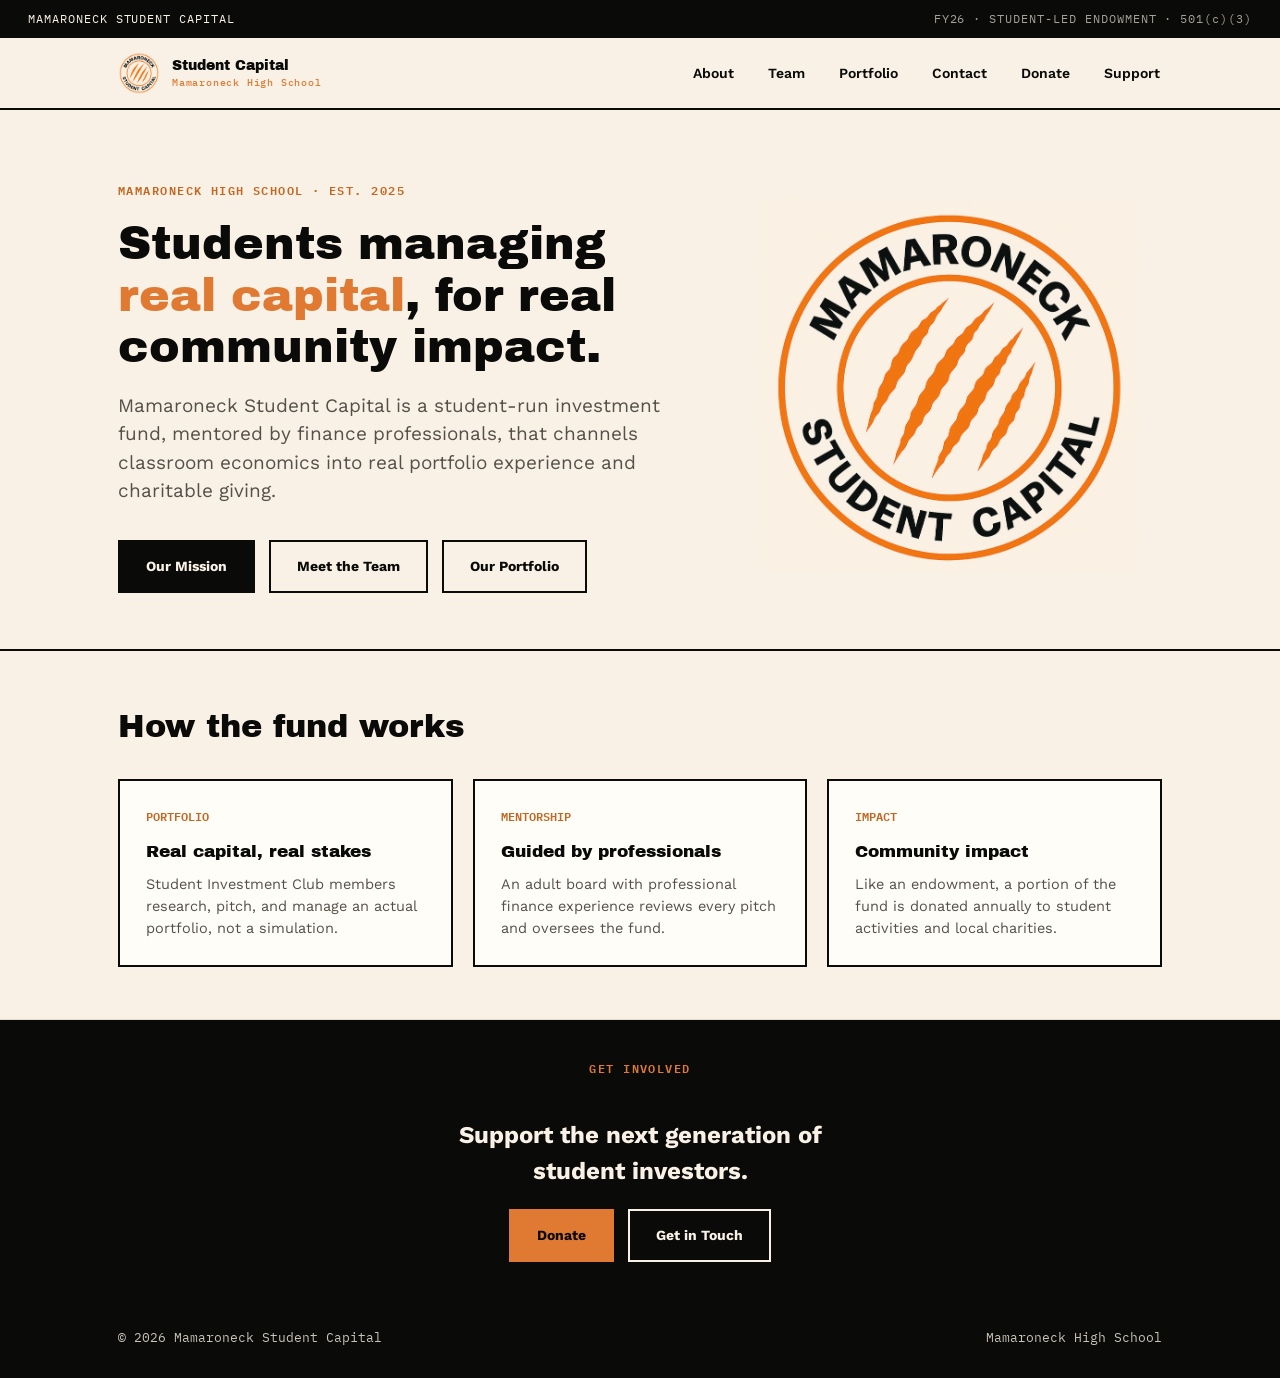
==== commit 63835337: "Add "Our Portfolio" hero button, linking to the allocation section Third CTA next to "Our Mission" a" ====
--- a/index.html
+++ b/index.html
@@ -45,6 +45,7 @@
         <div class="hero-actions">
           <a href="about.html" class="btn btn--primary">Our Mission</a>
           <a href="team.html" class="btn btn--outline">Meet the Team</a>
+          <a href="portfolio.html#allocation" class="btn btn--outline">Our Portfolio</a>
         </div>
       </div>
       <div class="hero-mark" aria-hidden="true">
--- a/css/styles.css
+++ b/css/styles.css
@@ -242,7 +242,7 @@
 .hero-actions { display: flex; gap: 14px; flex-wrap: wrap; }
 
 /* ---------- Sections ---------- */
-.section { padding: 52px 0; border-bottom: 1px solid var(--rule); }
+.section { padding: 52px 0; border-bottom: 1px solid var(--rule); scroll-margin-top: 120px; }
 .section:last-of-type { border-bottom: none; }
 .section--dark { background: var(--ink); color: var(--cream); border-bottom: none; }
 .section--dark .eyebrow { color: var(--orange); }
@@ -420,17 +420,26 @@
   margin: 0 auto;
   position: relative;
 }
-.org-tier--trunk { padding-bottom: 36px; }
-.org-tier--trunk::after {
+.org-tier--leadership-row { padding-bottom: 36px; }
+
+.org-subgroup {
+  display: flex;
+  gap: 26px;
+  flex-wrap: wrap;
+  justify-content: center;
+  position: relative;
+}
+.org-subgroup::after {
   content: "";
   position: absolute;
-  bottom: 0;
+  top: 100%;
   left: 50%;
   width: 2px;
   height: 36px;
   background: var(--ink);
   transform: translateX(-1px);
 }
+
 .org-tier--branch { border-top: 2px solid var(--ink); padding-top: 36px; }
 .org-tier--branch .org-node { position: relative; }
 .org-tier--branch .org-node::before {
@@ -452,7 +461,14 @@
   text-align: center;
 }
 .org-node--advisor { width: 184px; }
+.org-node--advisor-side { border-style: dashed; }
 .org-node--group { width: 200px; text-align: left; }
+
+.org-divider {
+  width: 2px;
+  align-self: stretch;
+  background: var(--rule);
+}
 
 .org-avatar {
   width: 68px;
@@ -493,7 +509,8 @@
 @media (max-width: 700px) {
   .org-tier,
   .org-tier--branch,
-  .org-tier--trunk {
+  .org-tier--leadership-row,
+  .org-subgroup {
     flex-direction: column;
     align-items: center;
     border-top: none;
@@ -501,8 +518,11 @@
     padding-bottom: 20px;
     gap: 20px;
   }
-  .org-tier--trunk::after,
+  .org-subgroup::after,
   .org-tier--branch .org-node::before {
+    display: none;
+  }
+  .org-divider {
     display: none;
   }
   .org-node,
